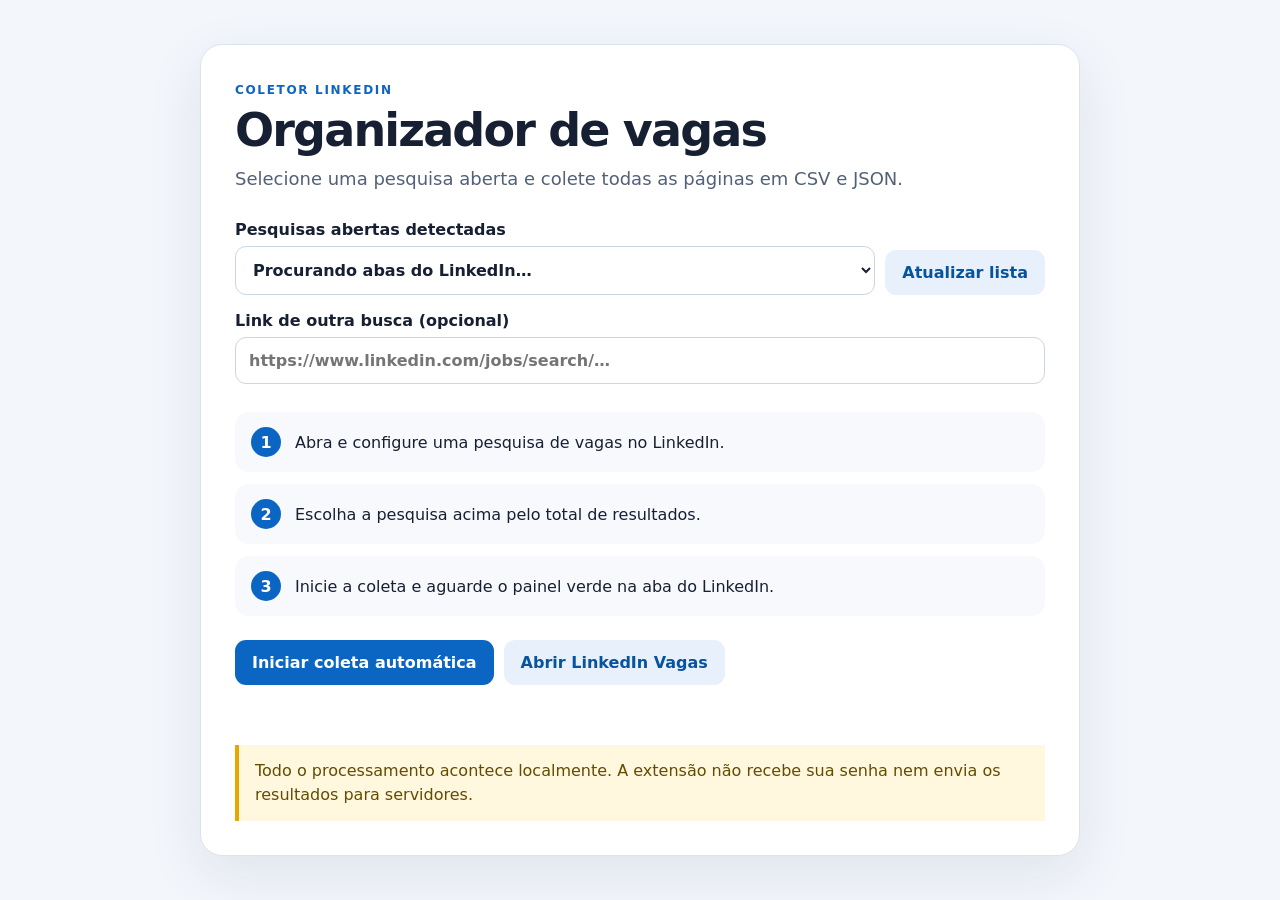
==== extensao-linkedin/dashboard.html @ 624862a4 "feat: add native extension dashboard" ====
<!doctype html>
<html lang="pt-BR">
<head>
  <meta charset="utf-8">
  <meta name="viewport" content="width=device-width,initial-scale=1">
  <title>Organizador de vagas</title>
  <link rel="stylesheet" href="dashboard.css">
</head>
<body>
  <main class="card">
    <header><span class="eyebrow">COLETOR LINKEDIN</span><h1>Organizador de vagas</h1><p>Selecione uma pesquisa aberta e colete todas as páginas em CSV e JSON.</p></header>
    <section class="fields">
      <div class="search-row">
        <label>Pesquisas abertas detectadas
          <select id="open-searches"><option value="">Procurando abas do LinkedIn…</option></select>
        </label>
        <button class="secondary" id="refresh-searches" type="button">Atualizar lista</button>
      </div>
      <label>Link de outra busca (opcional)
        <input id="search-url" type="url" autocomplete="off" placeholder="https://www.linkedin.com/jobs/search/…">
      </label>
    </section>
    <section class="steps">
      <div><b>1</b><p>Abra e configure uma pesquisa de vagas no LinkedIn.</p></div>
      <div><b>2</b><p>Escolha a pesquisa acima pelo total de resultados.</p></div>
      <div><b>3</b><p>Inicie a coleta e aguarde o painel verde na aba do LinkedIn.</p></div>
    </section>
    <div class="actions"><button class="primary" id="start">Iniciar coleta automática</button><button class="secondary" id="open-linkedin">Abrir LinkedIn Vagas</button></div>
    <div class="status" id="status" aria-live="polite"></div>
    <aside>Todo o processamento acontece localmente. A extensão não recebe sua senha nem envia os resultados para servidores.</aside>
  </main>
  <script src="dashboard.js"></script>
</body>
</html>
---- extensao-linkedin/dashboard.css ----
:root{font-family:Inter,ui-sans-serif,system-ui,sans-serif;color:#172033;background:#f3f6fb}*{box-sizing:border-box}body{margin:0;min-height:100vh;display:grid;place-items:center;padding:28px}.card{width:min(880px,100%);background:#fff;border:1px solid #dbe3ef;border-radius:22px;padding:34px;box-shadow:0 18px 55px #21365b18}.eyebrow{color:#0a66c2;font-size:12px;font-weight:850;letter-spacing:.14em}h1{margin:5px 0 8px;font-size:clamp(30px,5vw,46px);letter-spacing:-.04em}header p{font-size:18px;color:#526078;line-height:1.55;margin:0}.fields{display:grid;gap:16px;margin:28px 0}.fields label{font-weight:750}.fields input,.fields select{display:block;width:100%;margin-top:7px;border:1px solid #cbd6e5;border-radius:11px;padding:13px;font:inherit;color:#172033;background:#fff}.search-row{display:grid;grid-template-columns:1fr auto;gap:10px;align-items:end}.steps{display:grid;gap:12px;margin:24px 0}.steps div{display:flex;gap:14px;align-items:center;padding:15px 16px;background:#f7f9fc;border-radius:14px}.steps b{display:grid;place-items:center;min-width:30px;height:30px;border-radius:50%;background:#0a66c2;color:#fff}.steps p{margin:0}.actions{display:flex;flex-wrap:wrap;gap:10px}button{border:0;border-radius:11px;padding:13px 17px;font:inherit;font-weight:750;cursor:pointer}.primary{background:#0a66c2;color:#fff}.primary:hover{background:#084f96}.secondary{background:#e8f1fb;color:#07539d}.secondary:hover{background:#d8e9fa}.status{min-height:25px;margin-top:15px;color:#08783e;font-weight:750}.status.error{color:#b42318}aside{margin-top:20px;padding:14px 16px;border-left:4px solid #e6a700;background:#fff8df;color:#644b00;line-height:1.5}@media(max-width:650px){.search-row{grid-template-columns:1fr}.card{padding:24px}}
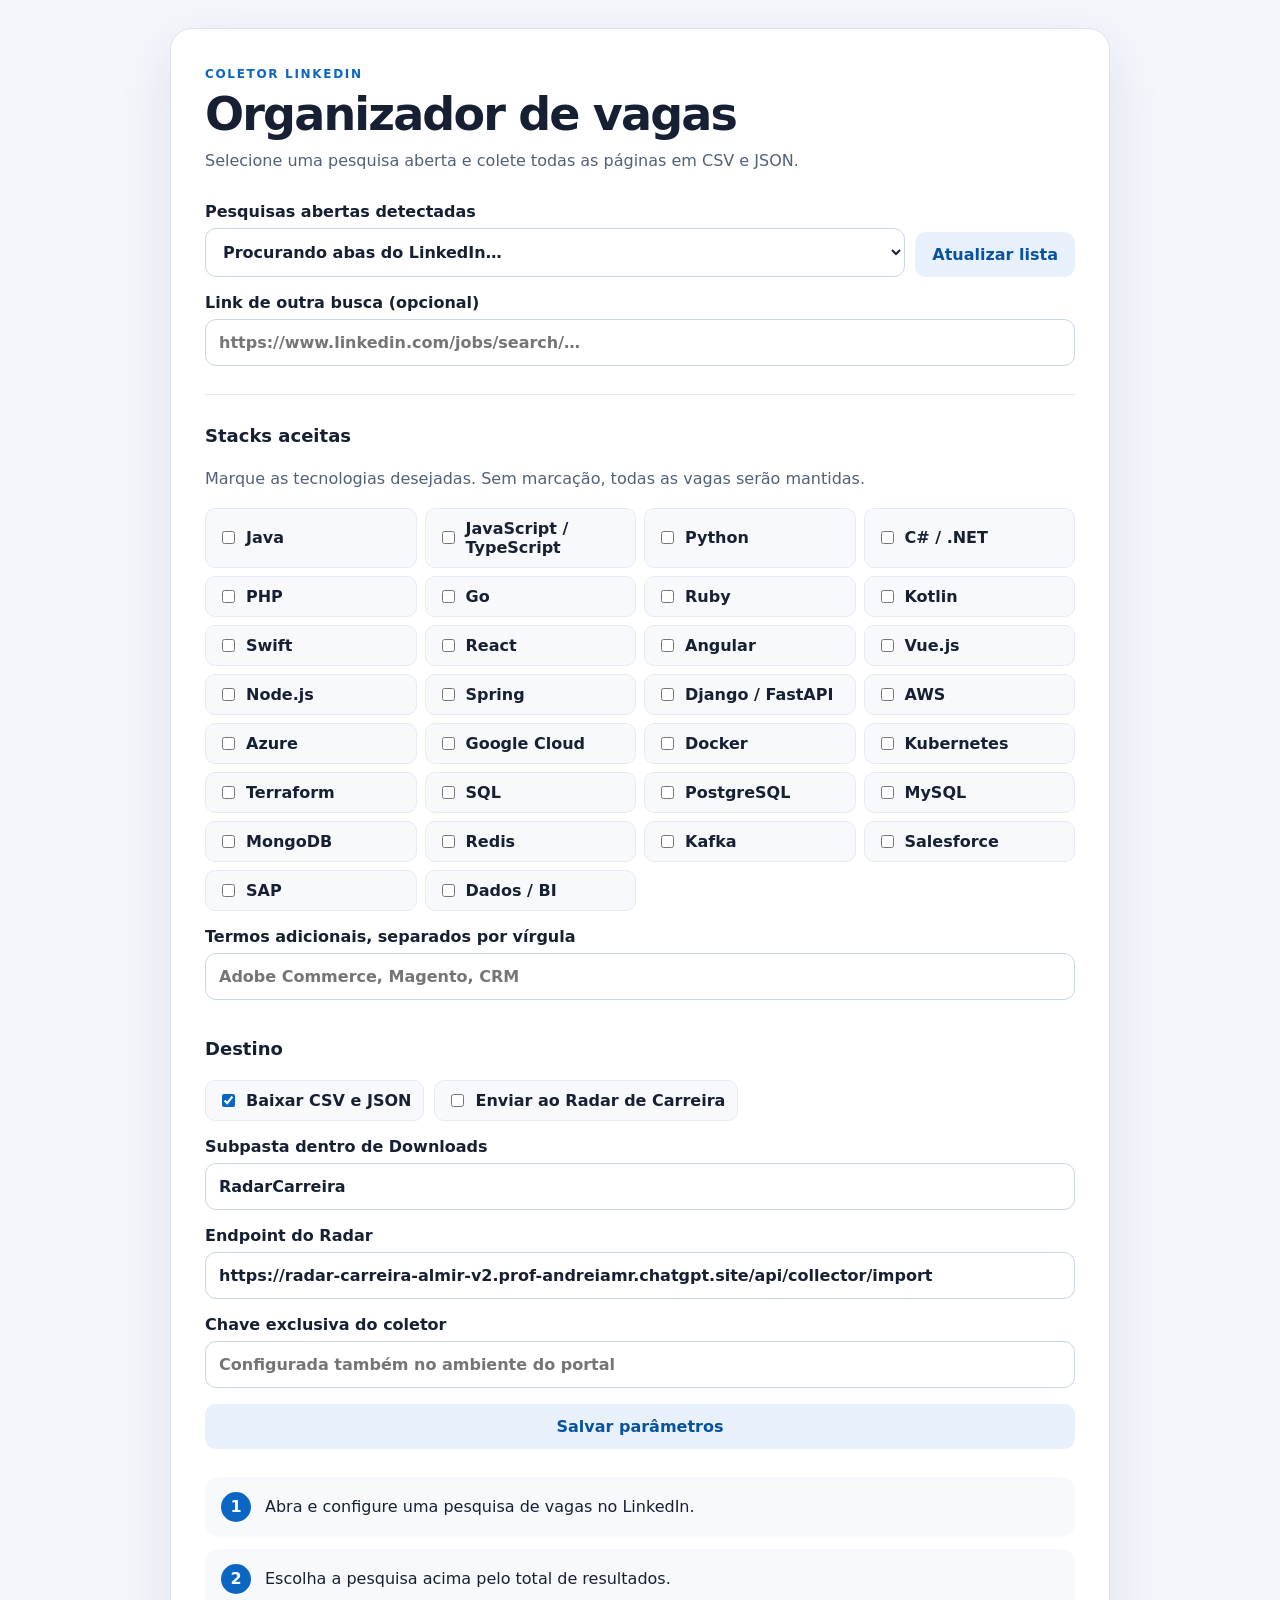
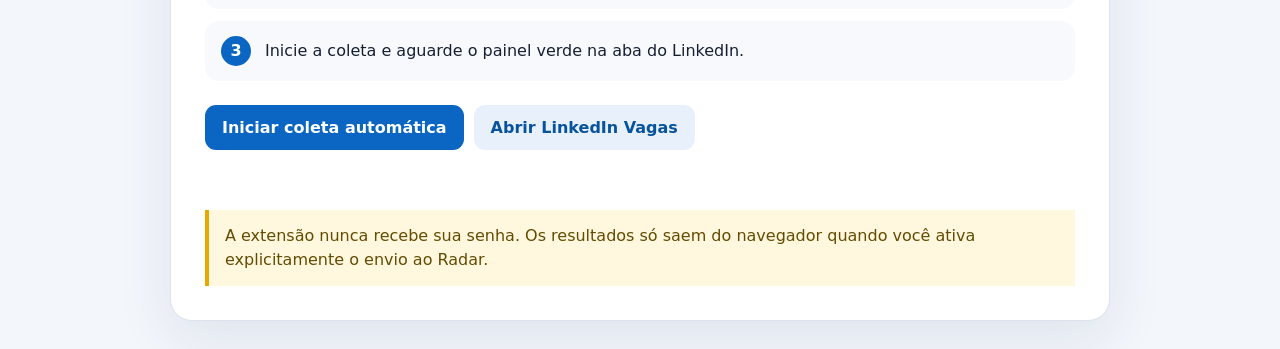
==== commit 02e048c9: "feat: filtrar stacks e enviar vagas ao Radar" ====
--- a/extensao-linkedin/dashboard.html
+++ b/extensao-linkedin/dashboard.html
@@ -20,6 +20,29 @@
         <input id="search-url" type="url" autocomplete="off" placeholder="https://www.linkedin.com/jobs/search/…">
       </label>
     </section>
+    <section class="settings">
+      <h2>Stacks aceitas</h2>
+      <p>Marque as tecnologias desejadas. Sem marcação, todas as vagas serão mantidas.</p>
+      <div class="stack-grid" id="stack-options"></div>
+      <label>Termos adicionais, separados por vírgula
+        <input id="custom-terms" type="text" placeholder="Adobe Commerce, Magento, CRM">
+      </label>
+      <h2>Destino</h2>
+      <div class="destination-grid">
+        <label class="check"><input id="download-files" type="checkbox" checked> Baixar CSV e JSON</label>
+        <label class="check"><input id="send-radar" type="checkbox"> Enviar ao Radar de Carreira</label>
+      </div>
+      <label>Subpasta dentro de Downloads
+        <input id="download-folder" type="text" value="RadarCarreira" placeholder="RadarCarreira">
+      </label>
+      <label>Endpoint do Radar
+        <input id="portal-url" type="url" value="https://radar-carreira-almir-v2.prof-andreiamr.chatgpt.site/api/collector/import">
+      </label>
+      <label>Chave exclusiva do coletor
+        <input id="portal-token" type="password" autocomplete="new-password" placeholder="Configurada também no ambiente do portal">
+      </label>
+      <button class="secondary" id="save-settings" type="button">Salvar parâmetros</button>
+    </section>
     <section class="steps">
       <div><b>1</b><p>Abra e configure uma pesquisa de vagas no LinkedIn.</p></div>
       <div><b>2</b><p>Escolha a pesquisa acima pelo total de resultados.</p></div>
@@ -27,8 +50,8 @@
     </section>
     <div class="actions"><button class="primary" id="start">Iniciar coleta automática</button><button class="secondary" id="open-linkedin">Abrir LinkedIn Vagas</button></div>
     <div class="status" id="status" aria-live="polite"></div>
-    <aside>Todo o processamento acontece localmente. A extensão não recebe sua senha nem envia os resultados para servidores.</aside>
+    <aside>A extensão nunca recebe sua senha. Os resultados só saem do navegador quando você ativa explicitamente o envio ao Radar.</aside>
   </main>
-  <script src="dashboard.js"></script>
+  <script src="stacks.js"></script><script src="dashboard.js"></script>
 </body>
 </html>
--- a/extensao-linkedin/dashboard.css
+++ b/extensao-linkedin/dashboard.css
@@ -1 +1 @@
-:root{font-family:Inter,ui-sans-serif,system-ui,sans-serif;color:#172033;background:#f3f6fb}*{box-sizing:border-box}body{margin:0;min-height:100vh;display:grid;place-items:center;padding:28px}.card{width:min(880px,100%);background:#fff;border:1px solid #dbe3ef;border-radius:22px;padding:34px;box-shadow:0 18px 55px #21365b18}.eyebrow{color:#0a66c2;font-size:12px;font-weight:850;letter-spacing:.14em}h1{margin:5px 0 8px;font-size:clamp(30px,5vw,46px);letter-spacing:-.04em}header p{font-size:18px;color:#526078;line-height:1.55;margin:0}.fields{display:grid;gap:16px;margin:28px 0}.fields label{font-weight:750}.fields input,.fields select{display:block;width:100%;margin-top:7px;border:1px solid #cbd6e5;border-radius:11px;padding:13px;font:inherit;color:#172033;background:#fff}.search-row{display:grid;grid-template-columns:1fr auto;gap:10px;align-items:end}.steps{display:grid;gap:12px;margin:24px 0}.steps div{display:flex;gap:14px;align-items:center;padding:15px 16px;background:#f7f9fc;border-radius:14px}.steps b{display:grid;place-items:center;min-width:30px;height:30px;border-radius:50%;background:#0a66c2;color:#fff}.steps p{margin:0}.actions{display:flex;flex-wrap:wrap;gap:10px}button{border:0;border-radius:11px;padding:13px 17px;font:inherit;font-weight:750;cursor:pointer}.primary{background:#0a66c2;color:#fff}.primary:hover{background:#084f96}.secondary{background:#e8f1fb;color:#07539d}.secondary:hover{background:#d8e9fa}.status{min-height:25px;margin-top:15px;color:#08783e;font-weight:750}.status.error{color:#b42318}aside{margin-top:20px;padding:14px 16px;border-left:4px solid #e6a700;background:#fff8df;color:#644b00;line-height:1.5}@media(max-width:650px){.search-row{grid-template-columns:1fr}.card{padding:24px}}
+:root{font-family:Inter,ui-sans-serif,system-ui,sans-serif;color:#172033;background:#f3f6fb}*{box-sizing:border-box}body{margin:0;min-height:100vh;display:grid;place-items:center;padding:28px}.card{width:min(940px,100%);background:#fff;border:1px solid #dbe3ef;border-radius:22px;padding:34px;box-shadow:0 18px 55px #21365b18}.eyebrow{color:#0a66c2;font-size:12px;font-weight:850;letter-spacing:.14em}h1{margin:5px 0 8px;font-size:clamp(30px,5vw,46px);letter-spacing:-.04em}h2{font-size:18px;margin:22px 0 5px}header p,.settings>p{color:#526078;line-height:1.55;margin:0}.fields,.settings{display:grid;gap:16px;margin:28px 0}.fields label,.settings>label{font-weight:750}.fields input,.fields select,.settings>label>input{display:block;width:100%;margin-top:7px;border:1px solid #cbd6e5;border-radius:11px;padding:13px;font:inherit;color:#172033;background:#fff}.search-row{display:grid;grid-template-columns:1fr auto;gap:10px;align-items:end}.settings{border-top:1px solid #e4eaf2;padding-top:8px}.stack-grid{display:grid;grid-template-columns:repeat(auto-fit,minmax(170px,1fr));gap:8px}.check{display:flex;align-items:center;gap:8px;padding:10px 12px;background:#f7f9fc;border:1px solid #e6ebf2;border-radius:10px;font-weight:650}.check input{accent-color:#0a66c2}.destination-grid{display:flex;flex-wrap:wrap;gap:10px}.steps{display:grid;gap:12px;margin:24px 0}.steps div{display:flex;gap:14px;align-items:center;padding:15px 16px;background:#f7f9fc;border-radius:14px}.steps b{display:grid;place-items:center;min-width:30px;height:30px;border-radius:50%;background:#0a66c2;color:#fff}.steps p{margin:0}.actions{display:flex;flex-wrap:wrap;gap:10px}button{border:0;border-radius:11px;padding:13px 17px;font:inherit;font-weight:750;cursor:pointer}.primary{background:#0a66c2;color:#fff}.primary:hover{background:#084f96}.secondary{background:#e8f1fb;color:#07539d}.secondary:hover{background:#d8e9fa}.status{min-height:25px;margin-top:15px;color:#08783e;font-weight:750}.status.error{color:#b42318}aside{margin-top:20px;padding:14px 16px;border-left:4px solid #e6a700;background:#fff8df;color:#644b00;line-height:1.5}@media(max-width:650px){.search-row{grid-template-columns:1fr}.card{padding:24px}}
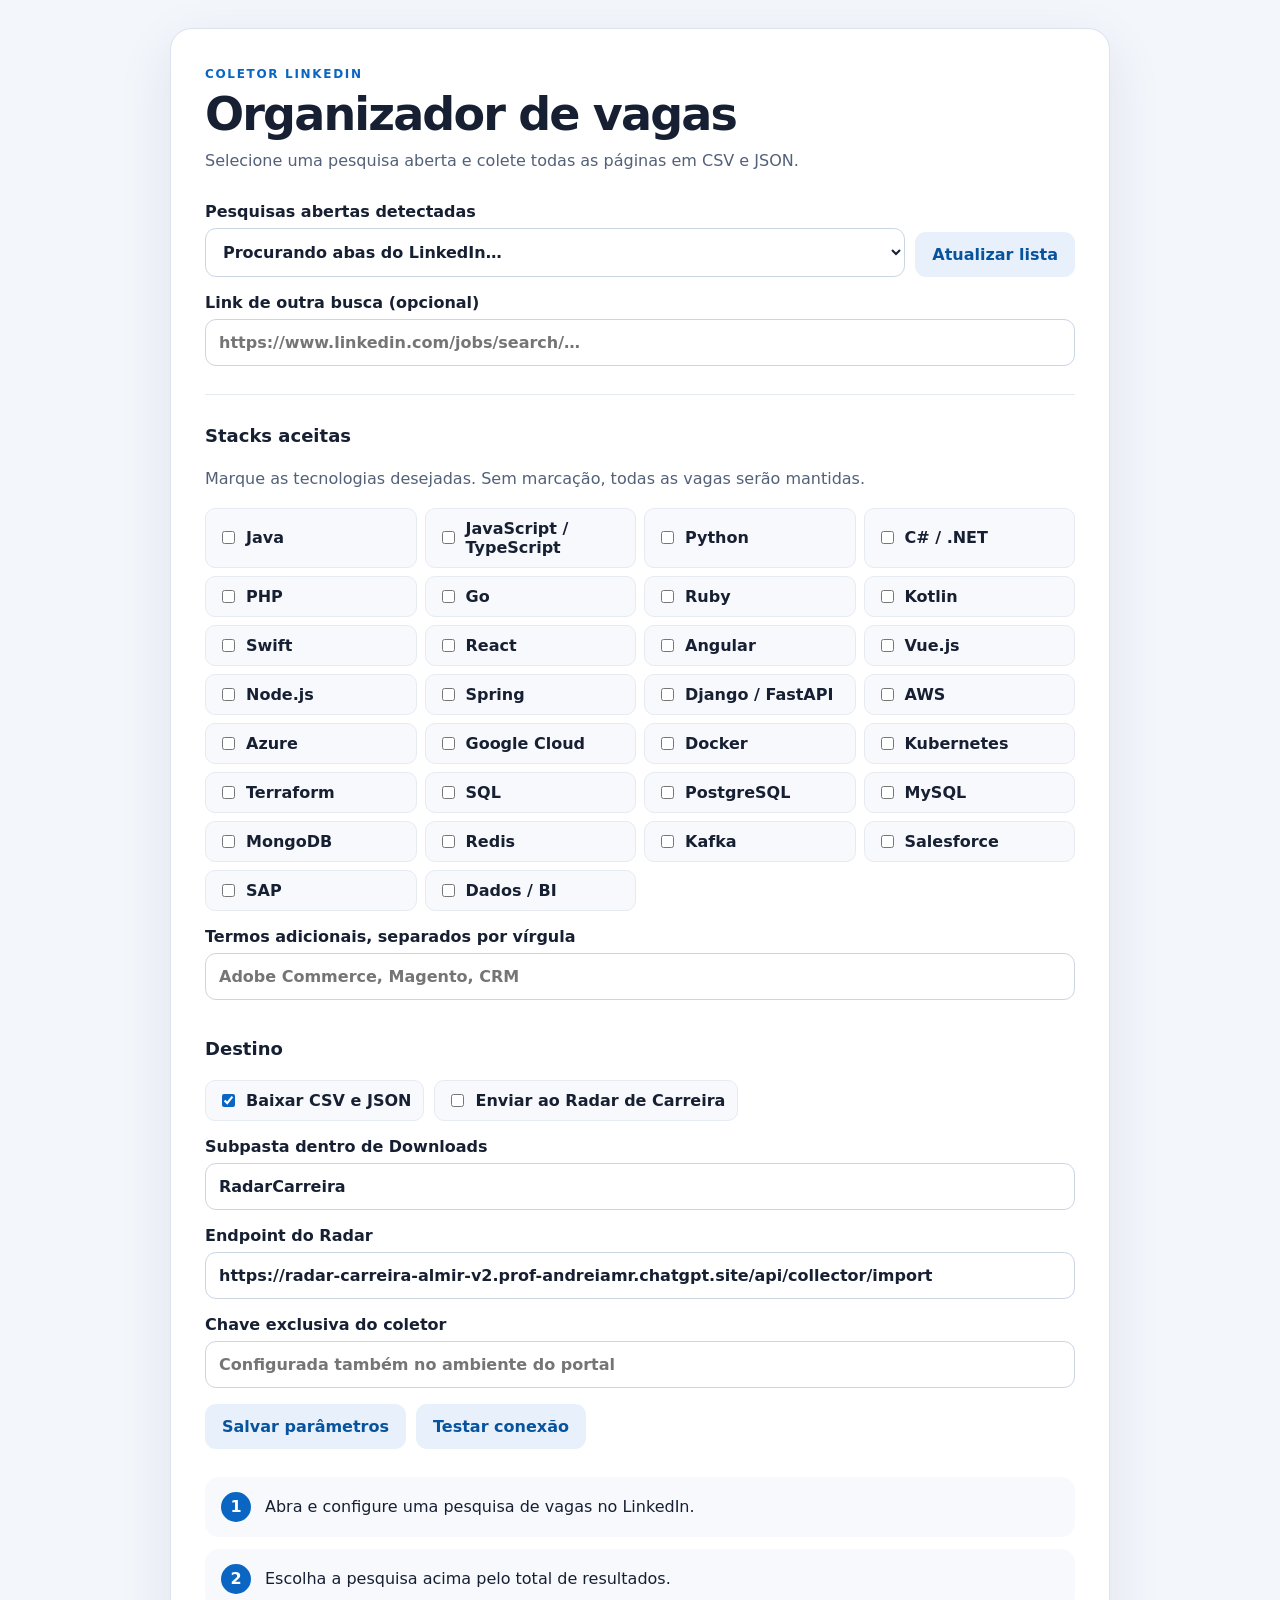
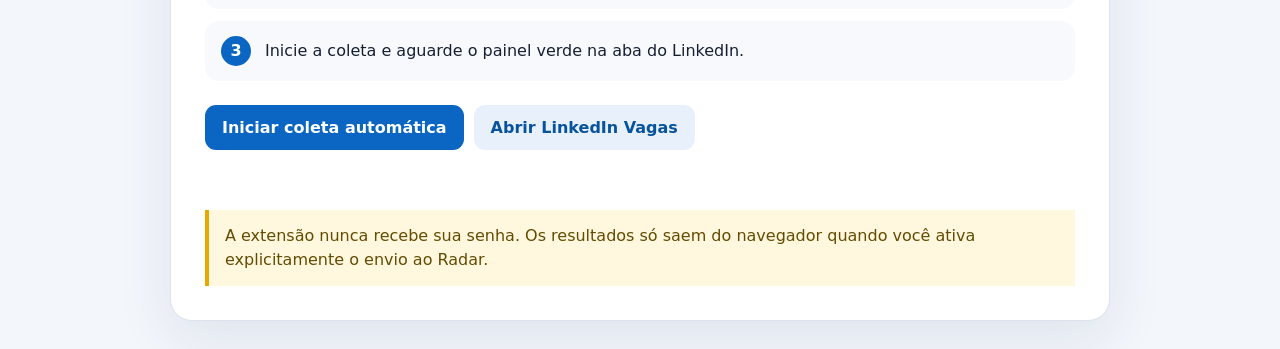
==== commit 22c3c2d6: "feat: testar conexão com o Radar" ====
--- a/extensao-linkedin/dashboard.html
+++ b/extensao-linkedin/dashboard.html
@@ -41,7 +41,10 @@
       <label>Chave exclusiva do coletor
         <input id="portal-token" type="password" autocomplete="new-password" placeholder="Configurada também no ambiente do portal">
       </label>
-      <button class="secondary" id="save-settings" type="button">Salvar parâmetros</button>
+      <div class="actions settings-actions">
+        <button class="secondary" id="save-settings" type="button">Salvar parâmetros</button>
+        <button class="secondary" id="test-radar" type="button">Testar conexão</button>
+      </div>
     </section>
     <section class="steps">
       <div><b>1</b><p>Abra e configure uma pesquisa de vagas no LinkedIn.</p></div>
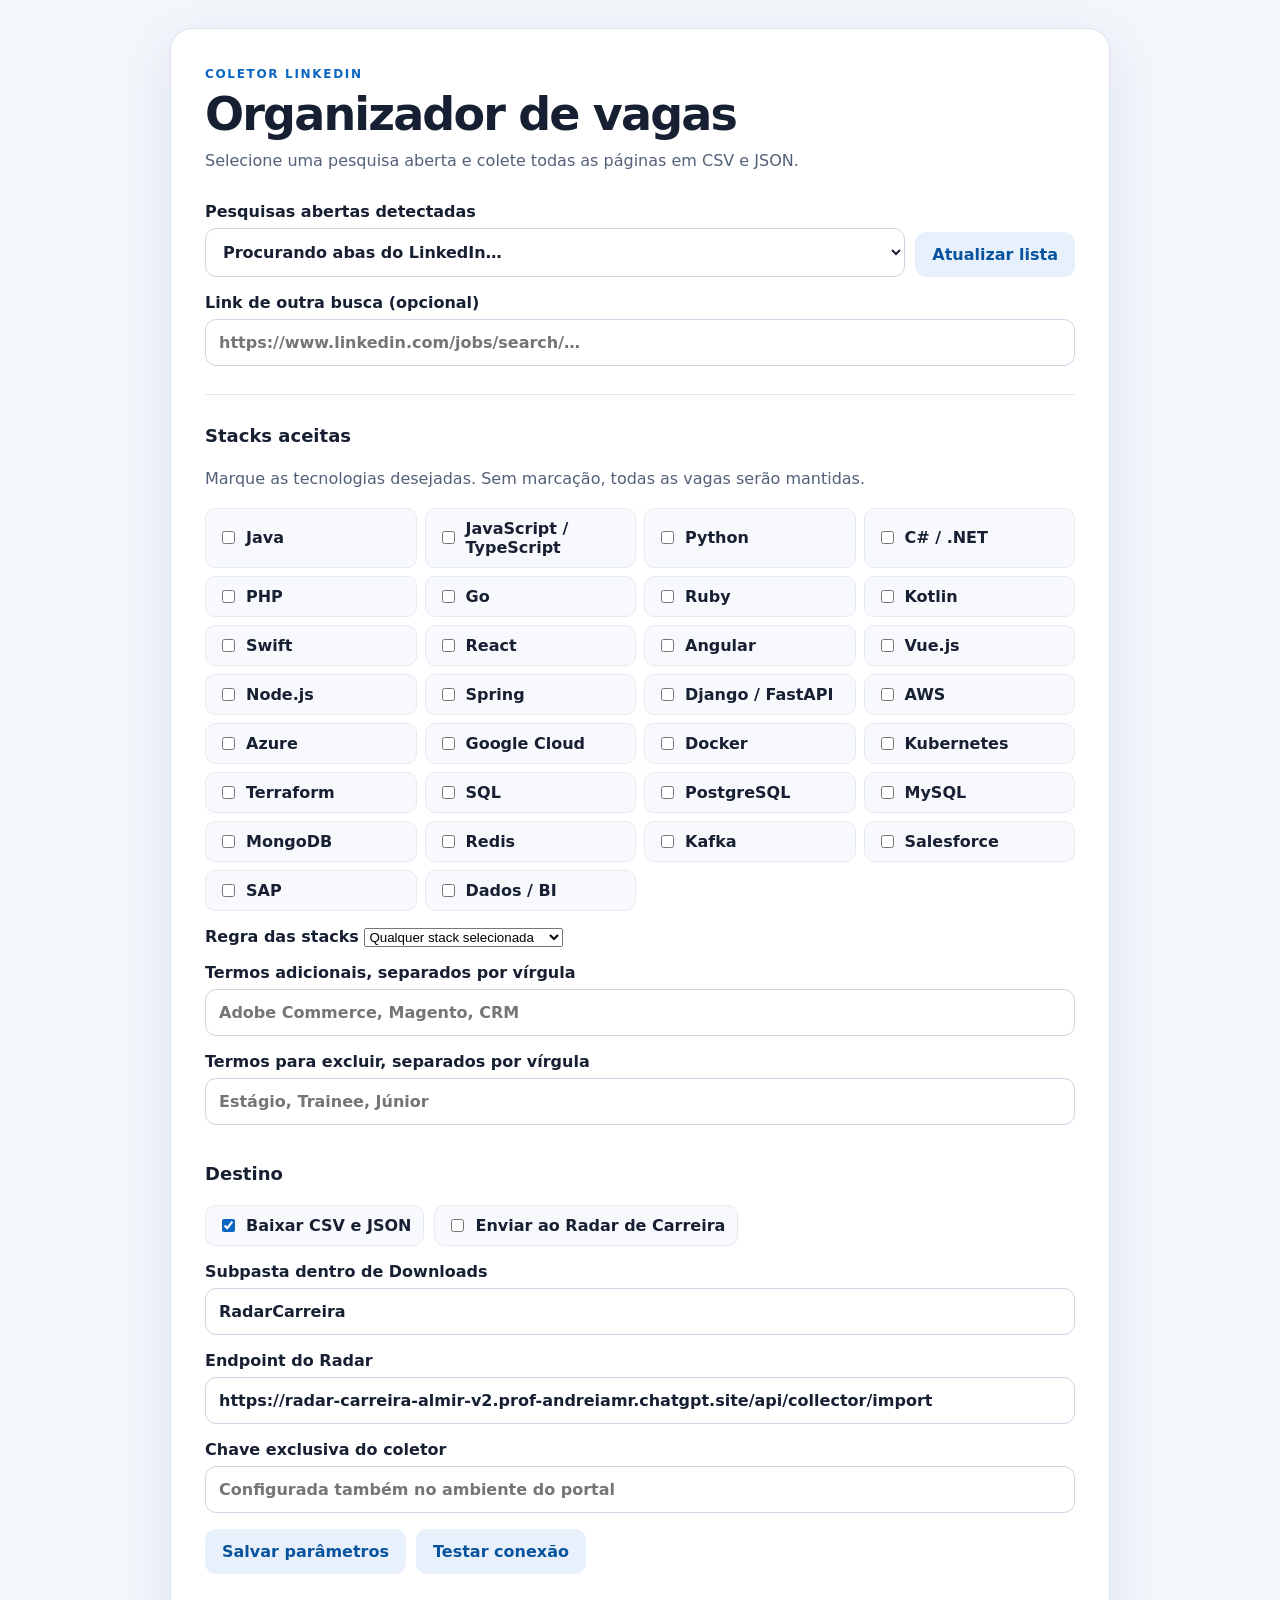
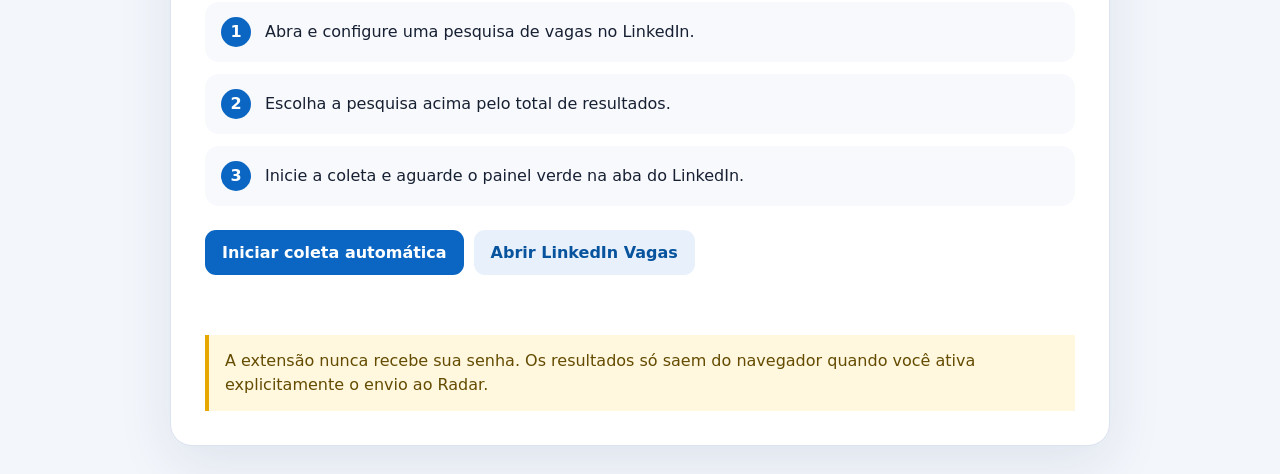
==== commit 6edce01c: "Show Radar profile filtering results in extension" ====
--- a/extensao-linkedin/dashboard.html
+++ b/extensao-linkedin/dashboard.html
@@ -24,8 +24,17 @@
       <h2>Stacks aceitas</h2>
       <p>Marque as tecnologias desejadas. Sem marcação, todas as vagas serão mantidas.</p>
       <div class="stack-grid" id="stack-options"></div>
+      <label>Regra das stacks
+        <select id="stack-mode">
+          <option value="any">Qualquer stack selecionada</option>
+          <option value="all">Todas as stacks selecionadas</option>
+        </select>
+      </label>
       <label>Termos adicionais, separados por vírgula
         <input id="custom-terms" type="text" placeholder="Adobe Commerce, Magento, CRM">
+      </label>
+      <label>Termos para excluir, separados por vírgula
+        <input id="excluded-terms" type="text" placeholder="Estágio, Trainee, Júnior">
       </label>
       <h2>Destino</h2>
       <div class="destination-grid">
